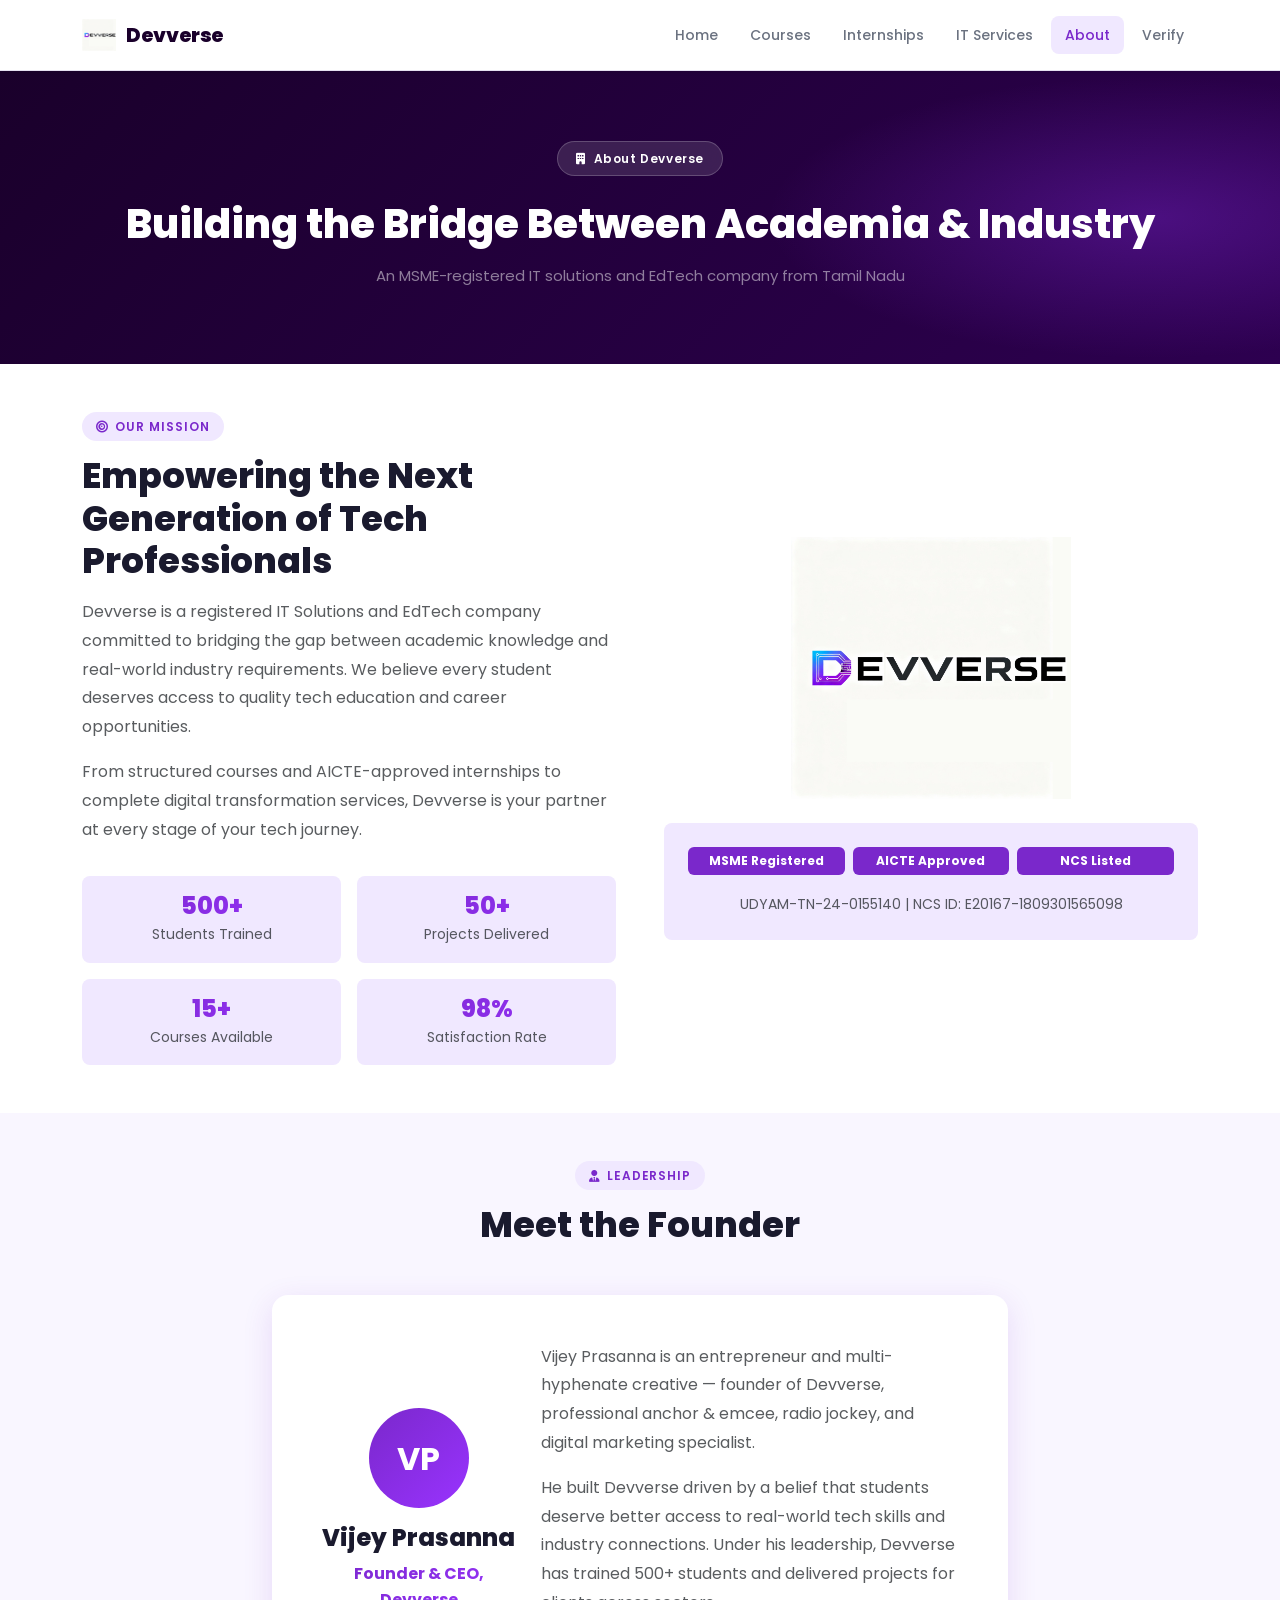
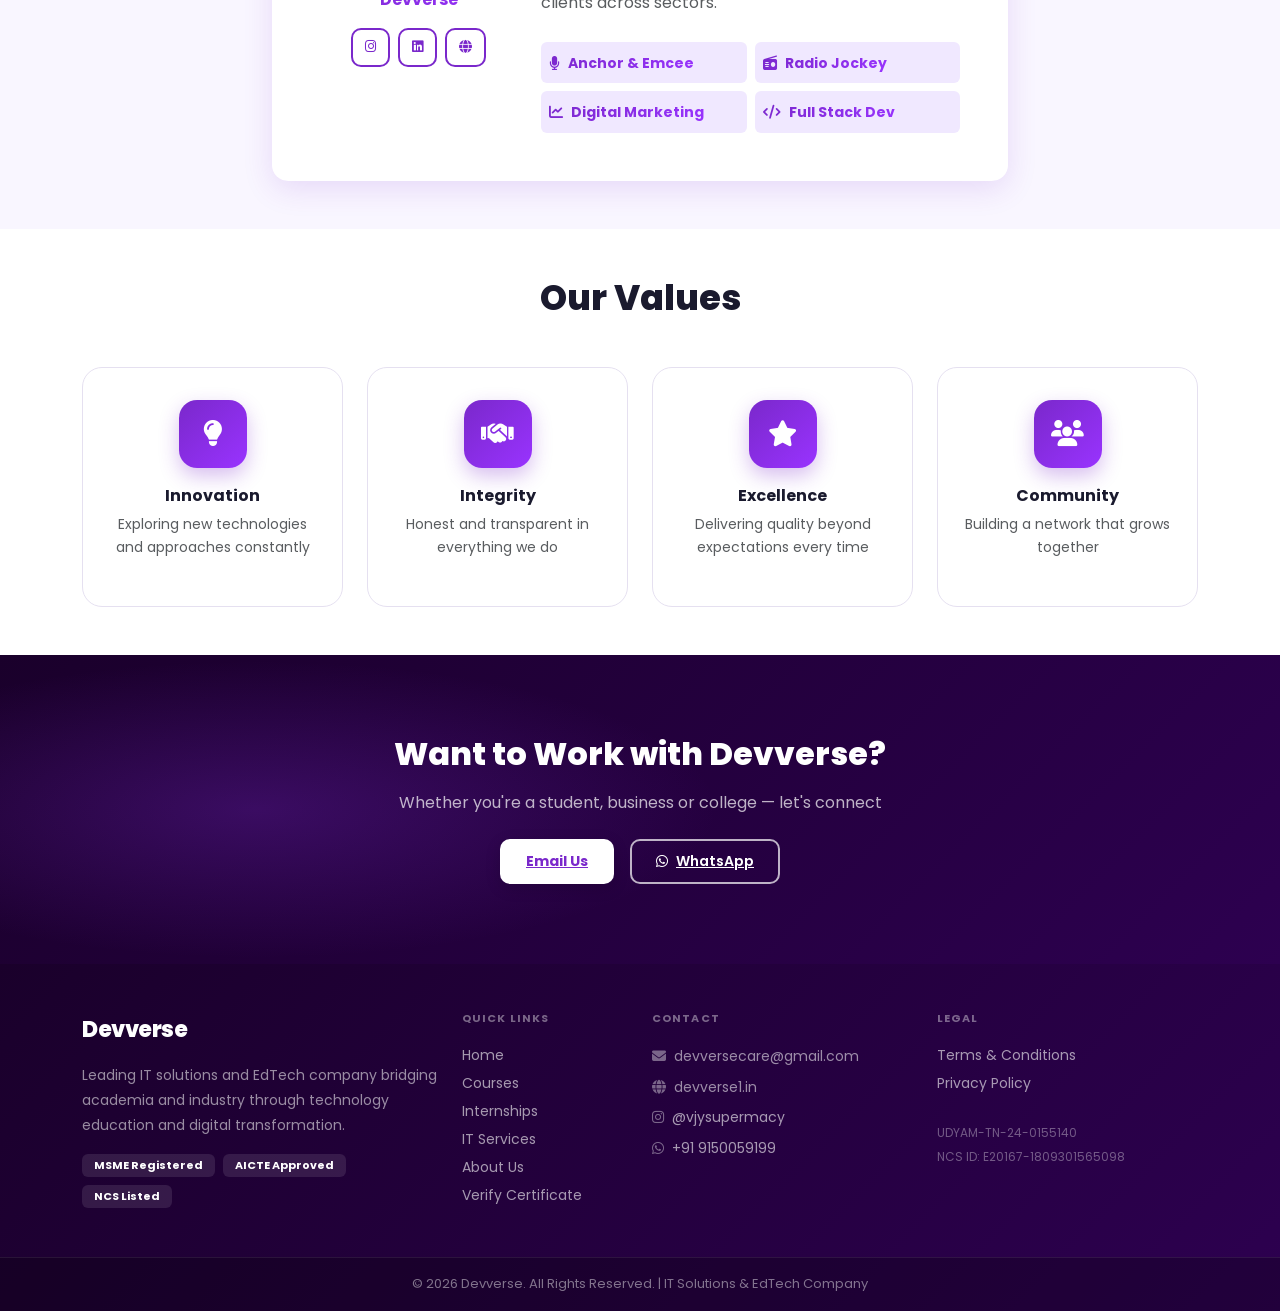
==== about.html @ 89e8da4c "added" ====
<!DOCTYPE html>
<html lang="en">
<head>
  <link rel="canonical" href="https://devverse1.in/about">
  <meta charset="UTF-8"><meta name="viewport" content="width=device-width, initial-scale=1.0">
  <title>About Us — Devverse</title>
  <link rel="icon" type="image/png" href="assets/favicon.png">
  <link href="https://cdn.jsdelivr.net/npm/bootstrap@5.3.3/dist/css/bootstrap.min.css" rel="stylesheet">
  <link rel="stylesheet" href="https://cdnjs.cloudflare.com/ajax/libs/font-awesome/6.5.2/css/all.min.css"/>
  <link href="https://unpkg.com/aos@2.3.1/dist/aos.css" rel="stylesheet">
  <link rel="stylesheet" href="css/style.css">
</head>
<body>
<div id="navbar-placeholder"></div>

<header class="page-header">
  <div class="container text-center position-relative">
    <div class="hero-badge" data-aos="fade-up"><i class="fas fa-building"></i> About Devverse</div>
    <h1 class="fw-800 mb-3" style="font-weight:800" data-aos="fade-up" data-aos-delay="80">Building the Bridge Between Academia &amp; Industry</h1>
    <p data-aos="fade-up" data-aos-delay="160" style="opacity:0.7;font-size:15px">An MSME-registered IT solutions and EdTech company from Tamil Nadu</p>
  </div>
</header>

<!-- Mission -->
<section class="py-5">
  <div class="container">
    <div class="row align-items-center g-5">
      <div class="col-lg-6" data-aos="fade-right">
        <div class="section-label"><i class="fas fa-bullseye"></i> Our Mission</div>
        <h2 class="section-title">Empowering the Next Generation of Tech Professionals</h2>
        <p class="text-muted mt-3" style="line-height:1.8">Devverse is a registered IT Solutions and EdTech company committed to bridging the gap between academic knowledge and real-world industry requirements. We believe every student deserves access to quality tech education and career opportunities.</p>
        <p class="text-muted" style="line-height:1.8">From structured courses and AICTE-approved internships to complete digital transformation services, Devverse is your partner at every stage of your tech journey.</p>
        <div class="row g-3 mt-2">
          <div class="col-6"><div class="p-3 rounded-3 text-center" style="background:var(--purple-light)"><h4 class="text-gradient fw-800 mb-0" style="font-weight:800">500+</h4><small class="text-muted">Students Trained</small></div></div>
          <div class="col-6"><div class="p-3 rounded-3 text-center" style="background:var(--purple-light)"><h4 class="text-gradient fw-800 mb-0" style="font-weight:800">50+</h4><small class="text-muted">Projects Delivered</small></div></div>
          <div class="col-6"><div class="p-3 rounded-3 text-center" style="background:var(--purple-light)"><h4 class="text-gradient fw-800 mb-0" style="font-weight:800">15+</h4><small class="text-muted">Courses Available</small></div></div>
          <div class="col-6"><div class="p-3 rounded-3 text-center" style="background:var(--purple-light)"><h4 class="text-gradient fw-800 mb-0" style="font-weight:800">98%</h4><small class="text-muted">Satisfaction Rate</small></div></div>
        </div>
      </div>
      <div class="col-lg-6" data-aos="fade-left">
        <img src="assets/logo.png" alt="Devverse" class="img-fluid d-block mx-auto mb-4" style="max-width:280px">
        <div class="p-4 rounded-3" style="background:var(--purple-light)">
          <div class="row g-2 text-center mb-3">
            <div class="col-4"><span class="badge w-100 py-2" style="background:var(--purple);color:white">MSME Registered</span></div>
            <div class="col-4"><span class="badge w-100 py-2" style="background:var(--purple);color:white">AICTE Approved</span></div>
            <div class="col-4"><span class="badge w-100 py-2" style="background:var(--purple);color:white">NCS Listed</span></div>
          </div>
          <div class="text-center">
            <small class="text-muted">UDYAM-TN-24-0155140 | NCS ID: E20167-1809301565098</small>
          </div>
        </div>
      </div>
    </div>
  </div>
</section>

<!-- Founder — no college/personal details -->
<section class="py-5" style="background:var(--purple-pale)">
  <div class="container">
    <div class="text-center mb-5"><div class="section-label"><i class="fas fa-user-tie"></i> Leadership</div><h2 class="section-title">Meet the Founder</h2></div>
    <div class="row justify-content-center">
      <div class="col-lg-8">
        <div class="p-5 rounded-4 bg-white" style="box-shadow:var(--shadow-md)">
          <div class="row align-items-center g-4">
            <div class="col-md-4 text-center">
              <div style="width:100px;height:100px;border-radius:50%;background:var(--grad);display:flex;align-items:center;justify-content:center;font-family:Poppins,sans-serif;font-weight:700;font-size:32px;color:white;margin:0 auto 16px">VP</div>
              <h4 style="font-weight:800">Vijey Prasanna</h4>
              <p class="text-gradient fw-700 mb-3" style="font-weight:700">Founder &amp; CEO, Devverse</p>
              <div class="d-flex gap-2 justify-content-center">
                <a href="https://instagram.com/vjysupermacy" target="_blank" class="btn-outline-purple" style="padding:7px 12px;font-size:13px"><i class="fab fa-instagram"></i></a>
                <a href="https://www.linkedin.com/in/vijey-prasanna-618b62305/" target="_blank" class="btn-outline-purple" style="padding:7px 12px;font-size:13px"><i class="fab fa-linkedin"></i></a>
                <a href="https://vijeypf.netlify.app" target="_blank" class="btn-outline-purple" style="padding:7px 12px;font-size:13px"><i class="fas fa-globe"></i></a>
              </div>
            </div>
            <div class="col-md-8">
              <p class="text-muted mb-3" style="line-height:1.8">Vijey Prasanna is an entrepreneur and multi-hyphenate creative — founder of Devverse, professional anchor &amp; emcee, radio jockey, and digital marketing specialist.</p>
              <p class="text-muted" style="line-height:1.8">He built Devverse driven by a belief that students deserve better access to real-world tech skills and industry connections. Under his leadership, Devverse has trained 500+ students and delivered projects for clients across sectors.</p>
              <div class="row g-2 mt-3">
                <div class="col-6"><div class="p-2 rounded-2" style="background:var(--purple-light)"><small class="fw-700 text-gradient" style="font-weight:700"><i class="fas fa-microphone me-2"></i>Anchor &amp; Emcee</small></div></div>
                <div class="col-6"><div class="p-2 rounded-2" style="background:var(--purple-light)"><small class="fw-700 text-gradient" style="font-weight:700"><i class="fas fa-radio me-2"></i>Radio Jockey</small></div></div>
                <div class="col-6"><div class="p-2 rounded-2" style="background:var(--purple-light)"><small class="fw-700 text-gradient" style="font-weight:700"><i class="fas fa-chart-line me-2"></i>Digital Marketing</small></div></div>
                <div class="col-6"><div class="p-2 rounded-2" style="background:var(--purple-light)"><small class="fw-700 text-gradient" style="font-weight:700"><i class="fas fa-code me-2"></i>Full Stack Dev</small></div></div>
              </div>
            </div>
          </div>
        </div>
      </div>
    </div>
  </div>
</section>

<!-- Values -->
<section class="py-5">
  <div class="container">
    <div class="text-center mb-5"><h2 class="section-title">Our Values</h2></div>
    <div class="row g-4">
      <div class="col-lg-3 col-md-6" data-aos="fade-up" data-aos-delay="100"><div class="feature-card"><div class="icon-circle"><i class="fas fa-lightbulb"></i></div><h6 style="font-weight:700">Innovation</h6><p class="text-muted small">Exploring new technologies and approaches constantly</p></div></div>
      <div class="col-lg-3 col-md-6" data-aos="fade-up" data-aos-delay="200"><div class="feature-card"><div class="icon-circle"><i class="fas fa-handshake"></i></div><h6 style="font-weight:700">Integrity</h6><p class="text-muted small">Honest and transparent in everything we do</p></div></div>
      <div class="col-lg-3 col-md-6" data-aos="fade-up" data-aos-delay="300"><div class="feature-card"><div class="icon-circle"><i class="fas fa-star"></i></div><h6 style="font-weight:700">Excellence</h6><p class="text-muted small">Delivering quality beyond expectations every time</p></div></div>
      <div class="col-lg-3 col-md-6" data-aos="fade-up" data-aos-delay="400"><div class="feature-card"><div class="icon-circle"><i class="fas fa-users"></i></div><h6 style="font-weight:700">Community</h6><p class="text-muted small">Building a network that grows together</p></div></div>
    </div>
  </div>
</section>

<section class="cta-section text-white text-center">
  <div class="container position-relative">
    <h2 class="fw-800 mb-3" style="font-weight:800">Want to Work with Devverse?</h2>
    <p class="mb-4" style="opacity:0.7">Whether you're a student, business or college — let's connect</p>
    <div class="d-flex gap-3 justify-content-center flex-wrap">
      <a href="mailto:devversecare@gmail.com" class="btn-white">Email Us</a>
      <a href="https://wa.me/919150059199" target="_blank" class="btn-outline-white"><i class="fab fa-whatsapp me-2"></i>WhatsApp</a>
    </div>
  </div>
</section>

<div id="footer-placeholder"></div>
<script src="https://cdn.jsdelivr.net/npm/bootstrap@5.3.3/dist/js/bootstrap.bundle.min.js"></script>
<script src="https://unpkg.com/aos@2.3.1/dist/aos.js"></script>
<script type="module">
import { injectNav, injectFooter } from './js/shared.js';
injectNav('about'); injectFooter();
AOS.init({ duration: 700, once: true });
</script>
</body>
</html>
---- css/style.css ----
@import url('https://fonts.googleapis.com/css2?family=Poppins:wght@300;400;500;600;700;800&display=swap');

:root {
  --purple:       #7A28CB;
  --purple-dark:  #1a002b;
  --purple-deep:  #2d0050;
  --purple-mid:   #9933FF;
  --purple-light: #f0e8ff;
  --purple-pale:  #F9F6FF;
  --white:        #ffffff;
  --text:         #1a1a2e;
  --text-muted:   #6b7280;
  --border:       #e5e0f0;
  --grad:         linear-gradient(135deg, #7A28CB 0%, #9933FF 100%);
  --grad-dark:    linear-gradient(135deg, #1a002b 0%, #2d0050 100%);
  --shadow-sm:    0 2px 8px rgba(122,40,203,0.08);
  --shadow-md:    0 8px 30px rgba(122,40,203,0.14);
  --shadow-lg:    0 20px 60px rgba(122,40,203,0.18);
  --radius:       14px;
  --radius-lg:    20px;
}

*, *::before, *::after { box-sizing: border-box; margin: 0; padding: 0; }

body {
  font-family: 'Poppins', sans-serif;
  background: var(--white);
  color: var(--text);
  line-height: 1.6;
  -webkit-font-smoothing: antialiased;
}

/* ── SCROLLBAR ── */
::-webkit-scrollbar { width: 5px; }
::-webkit-scrollbar-track { background: var(--purple-pale); }
::-webkit-scrollbar-thumb { background: var(--purple); border-radius: 4px; }

/* ── TYPOGRAPHY ── */
.text-gradient {
  background: var(--grad);
  -webkit-background-clip: text;
  -webkit-text-fill-color: transparent;
  background-clip: text;
}
.section-label {
  display: inline-flex; align-items: center; gap: 6px;
  background: var(--purple-light);
  color: var(--purple);
  font-size: 12px; font-weight: 600;
  letter-spacing: 0.08em; text-transform: uppercase;
  padding: 5px 14px; border-radius: 20px;
  margin-bottom: 14px;
}
.section-title { font-size: clamp(1.6rem, 3vw, 2.2rem); font-weight: 800; color: var(--text); margin-bottom: 10px; }
.section-sub { color: var(--text-muted); font-size: 15px; max-width: 560px; margin: 0 auto; }

/* ── NAVBAR ── */
.navbar {
  background: var(--white) !important;
  border-bottom: 1px solid var(--border);
  padding: 14px 0;
}
.navbar-brand { display: flex; align-items: center; gap: 10px; text-decoration: none; }
.navbar-brand img { height: 32px; width: auto; }
.navbar-brand .brand-text { font-weight: 800; font-size: 20px; color: var(--purple-dark); letter-spacing: -0.02em; }
.nav-link { color: var(--text-muted) !important; font-weight: 500; font-size: 14px; padding: 8px 14px !important; border-radius: 8px; transition: all 0.2s; }
.nav-link:hover, .nav-link.active { color: var(--purple) !important; background: var(--purple-light); }
.navbar-toggler { border: 1.5px solid var(--border); }

/* ── BUTTONS ── */
.btn-purple {
  background: var(--grad); color: white; border: none;
  border-radius: 10px; padding: 11px 26px;
  font-family: 'Poppins', sans-serif; font-weight: 600; font-size: 14px;
  cursor: pointer; transition: all 0.25s;
  box-shadow: 0 4px 15px rgba(122,40,203,0.3);
}
.btn-purple:hover { transform: translateY(-2px); box-shadow: 0 8px 25px rgba(122,40,203,0.4); color: white; }
.btn-purple:disabled { opacity: 0.6; cursor: not-allowed; transform: none; }

.btn-outline-purple {
  background: transparent; color: var(--purple);
  border: 2px solid var(--purple); border-radius: 10px;
  padding: 9px 24px; font-weight: 600; font-size: 14px;
  font-family: 'Poppins', sans-serif; cursor: pointer; transition: all 0.25s;
}
.btn-outline-purple:hover { background: var(--purple); color: white; }

.btn-white {
  background: white; color: var(--purple);
  border: none; border-radius: 10px;
  padding: 11px 26px; font-weight: 700; font-size: 14px;
  font-family: 'Poppins', sans-serif; cursor: pointer; transition: all 0.25s;
  box-shadow: 0 4px 15px rgba(0,0,0,0.15);
}
.btn-white:hover { transform: translateY(-2px); box-shadow: 0 8px 25px rgba(0,0,0,0.2); color: var(--purple); }

.btn-outline-white {
  background: transparent; color: white;
  border: 2px solid rgba(255,255,255,0.7); border-radius: 10px;
  padding: 9px 24px; font-weight: 600; font-size: 14px;
  font-family: 'Poppins', sans-serif; cursor: pointer; transition: all 0.25s;
}
.btn-outline-white:hover { background: white; color: var(--purple); border-color: white; }

/* Legacy alias */
.btn-primary-gradient { @extend .btn-purple; }

/* ── HERO ── */
.hero-section {
  background: var(--grad-dark);
  padding: 100px 0 90px;
  position: relative; overflow: hidden;
}
.hero-section::before {
  content: '';
  position: absolute; inset: 0;
  background:
    radial-gradient(ellipse 60% 50% at 80% 20%, rgba(153,51,255,0.25) 0%, transparent 60%),
    radial-gradient(ellipse 40% 60% at 10% 80%, rgba(122,40,203,0.2) 0%, transparent 60%);
  pointer-events: none;
}
.hero-badge {
  display: inline-flex; align-items: center; gap: 8px;
  background: rgba(255,255,255,0.12);
  backdrop-filter: blur(10px);
  border: 1px solid rgba(255,255,255,0.2);
  color: white; border-radius: 30px;
  padding: 7px 18px; font-size: 12px; font-weight: 600;
  letter-spacing: 0.05em; margin-bottom: 24px;
}

/* ── PAGE HEADER ── */
.page-header {
  background: var(--grad-dark);
  padding: 70px 0 60px;
  position: relative; overflow: hidden;
}
.page-header::before {
  content: '';
  position: absolute; inset: 0;
  background: radial-gradient(ellipse 50% 80% at 90% 50%, rgba(153,51,255,0.3) 0%, transparent 60%);
  pointer-events: none;
}
.page-header h1 { color: white; }
.page-header p { color: rgba(255,255,255,0.7); }
.page-header .badge { background: rgba(255,255,255,0.15) !important; color: white; border: 1px solid rgba(255,255,255,0.2); }

/* ── CARDS ── */
.card-base {
  background: white;
  border: 1px solid var(--border);
  border-radius: var(--radius-lg);
  transition: all 0.3s ease;
  overflow: hidden;
}
.card-base:hover {
  border-color: rgba(122,40,203,0.25);
  box-shadow: var(--shadow-md);
  transform: translateY(-4px);
}

/* Service Cards */
.service-card {
  background: white; border-radius: var(--radius-lg);
  border: 1px solid var(--border); padding: 32px 24px;
  text-align: center; transition: all 0.3s;
  height: 100%;
}
.service-card:hover { border-color: rgba(122,40,203,0.3); box-shadow: var(--shadow-md); transform: translateY(-6px); }
.service-icon {
  width: 68px; height: 68px; border-radius: 18px;
  background: var(--grad); color: white;
  display: flex; align-items: center; justify-content: center;
  font-size: 26px; margin: 0 auto 18px;
  box-shadow: 0 8px 20px rgba(122,40,203,0.3);
}

/* Course Cards */
.course-card {
  background: white; border-radius: var(--radius-lg);
  border: 1px solid var(--border);
  overflow: hidden; transition: all 0.3s; height: 100%;
}
.course-card:hover { border-color: rgba(122,40,203,0.3); box-shadow: var(--shadow-md); transform: translateY(-6px); }
.course-card-img {
  height: 160px;
  display: flex; align-items: center; justify-content: center;
  position: relative;
}
.course-card-img i { font-size: 3rem; color: white; filter: drop-shadow(0 4px 8px rgba(0,0,0,0.2)); }

/* Feature / Info Cards */
.feature-card, .info-card {
  background: white; border-radius: var(--radius-lg);
  border: 1px solid var(--border); padding: 32px 24px;
  text-align: center; transition: all 0.3s; height: 100%;
}
.feature-card:hover, .info-card:hover { border-color: rgba(122,40,203,0.3); box-shadow: var(--shadow-md); transform: translateY(-4px); }
.icon-circle {
  width: 68px; height: 68px; border-radius: 18px;
  background: var(--grad); color: white;
  display: flex; align-items: center; justify-content: center;
  font-size: 26px; margin: 0 auto 18px;
  box-shadow: 0 8px 20px rgba(122,40,203,0.3);
}

/* IT Service Cards */
.it-service-card {
  background: white; border-radius: var(--radius-lg);
  border: 1px solid var(--border); padding: 28px;
  transition: all 0.3s; height: 100%; position: relative;
}
.it-service-card:hover { border-color: rgba(122,40,203,0.3); box-shadow: var(--shadow-md); transform: translateY(-4px); }
.it-service-card .service-badge {
  position: absolute; top: 16px; right: 16px;
  background: var(--grad); color: white;
  font-size: 10px; font-weight: 700; letter-spacing: 0.06em;
  padding: 3px 10px; border-radius: 20px; text-transform: uppercase;
}
.it-service-card .icon-wrap {
  width: 56px; height: 56px; border-radius: 14px;
  background: var(--purple-light);
  display: flex; align-items: center; justify-content: center;
  font-size: 24px; color: var(--purple); margin-bottom: 16px;
}
.tag {
  display: inline-block;
  background: var(--purple-light); color: var(--purple);
  font-size: 11px; font-weight: 600;
  padding: 3px 10px; border-radius: 20px; margin: 2px;
}

/* Testimonial Cards */
.testimonial-card {
  background: white; border-radius: var(--radius-lg);
  border: 1px solid var(--border); padding: 28px;
  transition: all 0.3s; height: 100%;
}
.testimonial-card:hover { border-color: rgba(122,40,203,0.3); box-shadow: var(--shadow-md); transform: translateY(-4px); }
.testimonial-avatar {
  width: 48px; height: 48px; border-radius: 50%;
  background: var(--grad); color: white;
  display: flex; align-items: center; justify-content: center;
  font-weight: 700; font-size: 15px; flex-shrink: 0;
}
.stars { color: #f59e0b; font-size: 13px; }

/* ── STATS ── */
.stats-section { background: var(--grad-dark); padding: 64px 0; }
.stat-item h2 { font-size: clamp(2.2rem, 4vw, 3rem); font-weight: 800; color: white; line-height: 1; margin-bottom: 6px; }
.stat-item p { color: rgba(255,255,255,0.65); font-size: 14px; margin: 0; }

/* ── SEARCH ── */
.search-wrap {
  display: flex; align-items: center; gap: 10px;
  background: white; border: 1.5px solid var(--border);
  border-radius: 12px; padding: 4px 16px;
  transition: border-color 0.2s;
}
.search-wrap:focus-within { border-color: var(--purple); box-shadow: 0 0 0 3px rgba(122,40,203,0.08); }
.search-wrap input { border: none; outline: none; font-family: 'Poppins', sans-serif; font-size: 14px; padding: 10px 0; flex: 1; background: transparent; }
.search-wrap i { color: var(--text-muted); }

/* Filter Buttons */
.filter-btn {
  border: 1.5px solid var(--border); background: white;
  color: var(--text-muted); border-radius: 10px;
  padding: 7px 18px; font-size: 13px; font-weight: 500;
  cursor: pointer; font-family: 'Poppins', sans-serif;
  transition: all 0.2s;
}
.filter-btn:hover { border-color: var(--purple); color: var(--purple); }
.filter-btn.active { background: var(--grad); color: white; border-color: transparent; box-shadow: 0 4px 12px rgba(122,40,203,0.25); }

/* ── FORMS ── */
.form-field {
  width: 100%; padding: 12px 16px;
  border: 1.5px solid var(--border); border-radius: 10px;
  font-family: 'Poppins', sans-serif; font-size: 14px;
  outline: none; transition: border-color 0.2s, box-shadow 0.2s;
  background: white; color: var(--text);
}
.form-field:focus { border-color: var(--purple); box-shadow: 0 0 0 3px rgba(122,40,203,0.08); }
.form-field::placeholder { color: #b0aab8; }
select.form-field { cursor: pointer; }
textarea.form-field { resize: vertical; min-height: 90px; }
.form-label { font-size: 13px; font-weight: 600; color: var(--text); margin-bottom: 6px; display: block; }
.required { color: #e11d48; }

/* ── APPLICATION MODAL ── */
.app-modal-overlay {
  position: fixed; inset: 0;
  background: rgba(26,0,43,0.7);
  backdrop-filter: blur(6px);
  z-index: 9999;
  display: flex; align-items: center; justify-content: center;
  opacity: 0; pointer-events: none; transition: opacity 0.25s;
}
.app-modal-overlay.active { opacity: 1; pointer-events: all; }
.app-modal {
  background: white; border-radius: var(--radius-lg);
  width: min(580px, calc(100vw - 24px));
  max-height: 90vh; overflow-y: auto;
  padding: 36px;
  box-shadow: 0 30px 80px rgba(0,0,0,0.3);
  transform: translateY(20px); transition: transform 0.3s;
}
.app-modal-overlay.active .app-modal { transform: translateY(0); }
.modal-header-bar { display: flex; justify-content: space-between; align-items: flex-start; margin-bottom: 24px; }
.modal-close {
  width: 36px; height: 36px; border-radius: 50%;
  background: var(--purple-light); border: none;
  color: var(--purple); cursor: pointer; font-size: 16px;
  display: flex; align-items: center; justify-content: center;
  flex-shrink: 0; transition: all 0.2s;
}
.modal-close:hover { background: var(--purple); color: white; }
.modal-title { font-size: 20px; font-weight: 800; color: var(--text); }
.modal-sub { font-size: 13px; color: var(--text-muted); margin-top: 4px; }
.modal-success { text-align: center; padding: 20px 0; display: none; }
.modal-success .success-icon { font-size: 60px; margin-bottom: 16px; }

/* ── VERIFY ── */
.verify-hero { background: var(--grad-dark); padding: 70px 0 100px; position: relative; overflow: hidden; }
.verify-hero::before { content: ''; position: absolute; inset: 0; background: radial-gradient(ellipse 50% 80% at 90% 30%, rgba(153,51,255,0.3) 0%, transparent 60%); pointer-events: none; }
.verify-card {
  max-width: 560px; margin: -60px auto 0;
  background: white; border-radius: var(--radius-lg);
  padding: 40px; box-shadow: 0 20px 60px rgba(122,40,203,0.15);
  border: 1px solid var(--border); position: relative; z-index: 2;
}
.result-card { border-radius: var(--radius); padding: 28px; margin-top: 24px; }
.result-card.success { background: linear-gradient(135deg, #f0fff8, #f0e8ff); border: 2px solid #22c55e; }
.result-card.error { background: #fff5f5; border: 2px solid #ef4444; }
.result-icon { font-size: 52px; margin-bottom: 12px; }
.detail-row { display: flex; justify-content: space-between; padding: 11px 0; border-bottom: 1px solid var(--border); flex-wrap: wrap; gap: 6px; }
.detail-row:last-child { border-bottom: none; }
.detail-label { font-weight: 600; color: var(--text-muted); font-size: 13px; }
.detail-value { font-size: 13px; color: var(--text); text-align: right; font-weight: 500; }
.verify-badge { display: inline-flex; align-items: center; gap: 6px; background: var(--grad); color: white; padding: 5px 14px; border-radius: 20px; font-size: 12px; font-weight: 600; margin: 10px auto; }
.share-buttons { display: flex; gap: 8px; flex-wrap: wrap; justify-content: center; margin-top: 16px; }
.share-btn { display: inline-flex; align-items: center; gap: 6px; padding: 8px 16px; border-radius: 8px; font-size: 12px; font-weight: 600; border: none; cursor: pointer; transition: all 0.2s; font-family: 'Poppins', sans-serif; }
.share-btn.linkedin { background: #0077b5; color: white; }
.share-btn.twitter { background: #1da1f2; color: white; }
.share-btn.copy { background: #6b7280; color: white; }
.share-btn:hover { opacity: 0.85; transform: translateY(-1px); }

/* ── CERTIFICATE FRAME ── */
.certificate-frame { border-radius: var(--radius); overflow: hidden; box-shadow: var(--shadow-md); background: white; padding: 14px; transition: all 0.3s; }
.certificate-frame:hover { box-shadow: var(--shadow-lg); transform: translateY(-4px); }
.certificate-img { width: 100%; height: auto; border-radius: 8px; display: block; }

/* ── CTA SECTION ── */
.cta-section { background: var(--grad-dark); padding: 80px 0; position: relative; overflow: hidden; }
.cta-section::before { content: ''; position: absolute; inset: 0; background: radial-gradient(ellipse 60% 80% at 20% 50%, rgba(122,40,203,0.3) 0%, transparent 60%); pointer-events: none; }

/* ── FOOTER ── */
.footer-section { background: var(--grad-dark); }
.footer-link { color: rgba(255,255,255,0.6); text-decoration: none; font-size: 14px; line-height: 2; display: block; transition: all 0.2s; }
.footer-link:hover { color: white; padding-left: 4px; }
.footer-bottom { background: rgba(0,0,0,0.25); border-top: 1px solid rgba(255,255,255,0.08); }
.footer-logo { font-weight: 800; font-size: 22px; color: white; letter-spacing: -0.02em; }

/* ── ADMIN ── */
.admin-login-wrap { min-height: 100vh; display: flex; align-items: center; justify-content: center; background: var(--grad-dark); }
.admin-login-card { background: white; border-radius: var(--radius-lg); padding: 48px 40px; width: 420px; box-shadow: 0 30px 80px rgba(0,0,0,0.35); }
.admin-sidebar {
  width: 240px; background: var(--grad-dark);
  min-height: 100vh; position: fixed; top: 0; left: 0; z-index: 100;
  border-right: 1px solid rgba(255,255,255,0.06);
}
.admin-sidebar .nav-link { color: rgba(255,255,255,0.65); padding: 11px 18px !important; border-radius: 10px; margin: 1px 8px; font-size: 13.5px; display: flex; align-items: center; gap: 10px; transition: all 0.2s; }
.admin-sidebar .nav-link:hover { background: rgba(255,255,255,0.08); color: white !important; }
.admin-sidebar .nav-link.active { background: rgba(255,255,255,0.12); color: white !important; }
.admin-sidebar .brand { padding: 22px 18px; border-bottom: 1px solid rgba(255,255,255,0.08); }
.admin-main { margin-left: 240px; padding: 30px 32px; min-height: 100vh; background: var(--purple-pale); }
.admin-card { background: white; border-radius: var(--radius); padding: 24px; box-shadow: var(--shadow-sm); margin-bottom: 20px; border: 1px solid var(--border); }
.admin-stat { background: white; border-radius: var(--radius); padding: 22px; border: 1px solid var(--border); border-top: 3px solid var(--purple); }
.input-admin { width: 100%; padding: 11px 14px; border: 1.5px solid var(--border); border-radius: 10px; font-family: 'Poppins', sans-serif; font-size: 14px; outline: none; transition: border-color 0.2s; color: var(--text); }
.input-admin:focus { border-color: var(--purple); box-shadow: 0 0 0 3px rgba(122,40,203,0.08); }
.form-label-admin { font-size: 12px; font-weight: 600; color: var(--text-muted); margin-bottom: 6px; display: block; text-transform: uppercase; letter-spacing: 0.05em; }
.table-admin { width: 100%; border-collapse: collapse; font-size: 14px; }
.table-admin th { background: var(--purple-pale); color: var(--text-muted); font-size: 11px; font-weight: 700; letter-spacing: 0.08em; text-transform: uppercase; padding: 12px 14px; text-align: left; border-bottom: 1px solid var(--border); }
.table-admin td { padding: 13px 14px; border-bottom: 1px solid var(--border); color: var(--text); vertical-align: middle; }
.table-admin tr:last-child td { border-bottom: none; }
.table-admin tr:hover td { background: var(--purple-pale); }
.badge-open { background: #fef3c7; color: #92400e; border-radius: 20px; padding: 3px 12px; font-size: 11px; font-weight: 600; }
.badge-progress { background: var(--purple-light); color: var(--purple); border-radius: 20px; padding: 3px 12px; font-size: 11px; font-weight: 600; }
.badge-done { background: #d1fae5; color: #065f46; border-radius: 20px; padding: 3px 12px; font-size: 11px; font-weight: 600; }

/* ── TOAST ── */
.toast-msg { position: fixed; bottom: 24px; right: 24px; background: var(--purple-dark); color: white; padding: 14px 22px; border-radius: 12px; font-size: 14px; z-index: 99999; opacity: 0; transition: opacity 0.3s; pointer-events: none; box-shadow: var(--shadow-lg); }
.toast-msg.show { opacity: 1; }

/* ── ANIMATIONS ── */
@keyframes fadeInUp { from { opacity: 0; transform: translateY(28px); } to { opacity: 1; transform: translateY(0); } }
.page-enter { animation: fadeInUp 0.5s ease; }

/* ── RESPONSIVE ── */
@media (max-width: 768px) {
  .hero-section { padding: 70px 0 60px; }
  .page-header { padding: 50px 0 40px; }
  .admin-sidebar { display: none; }
  .admin-main { margin-left: 0; padding: 16px; }
  .verify-card { margin: -30px 16px 0; padding: 24px; }
  .app-modal { padding: 24px; }
  .admin-login-card { width: calc(100vw - 32px); padding: 32px 24px; }
}
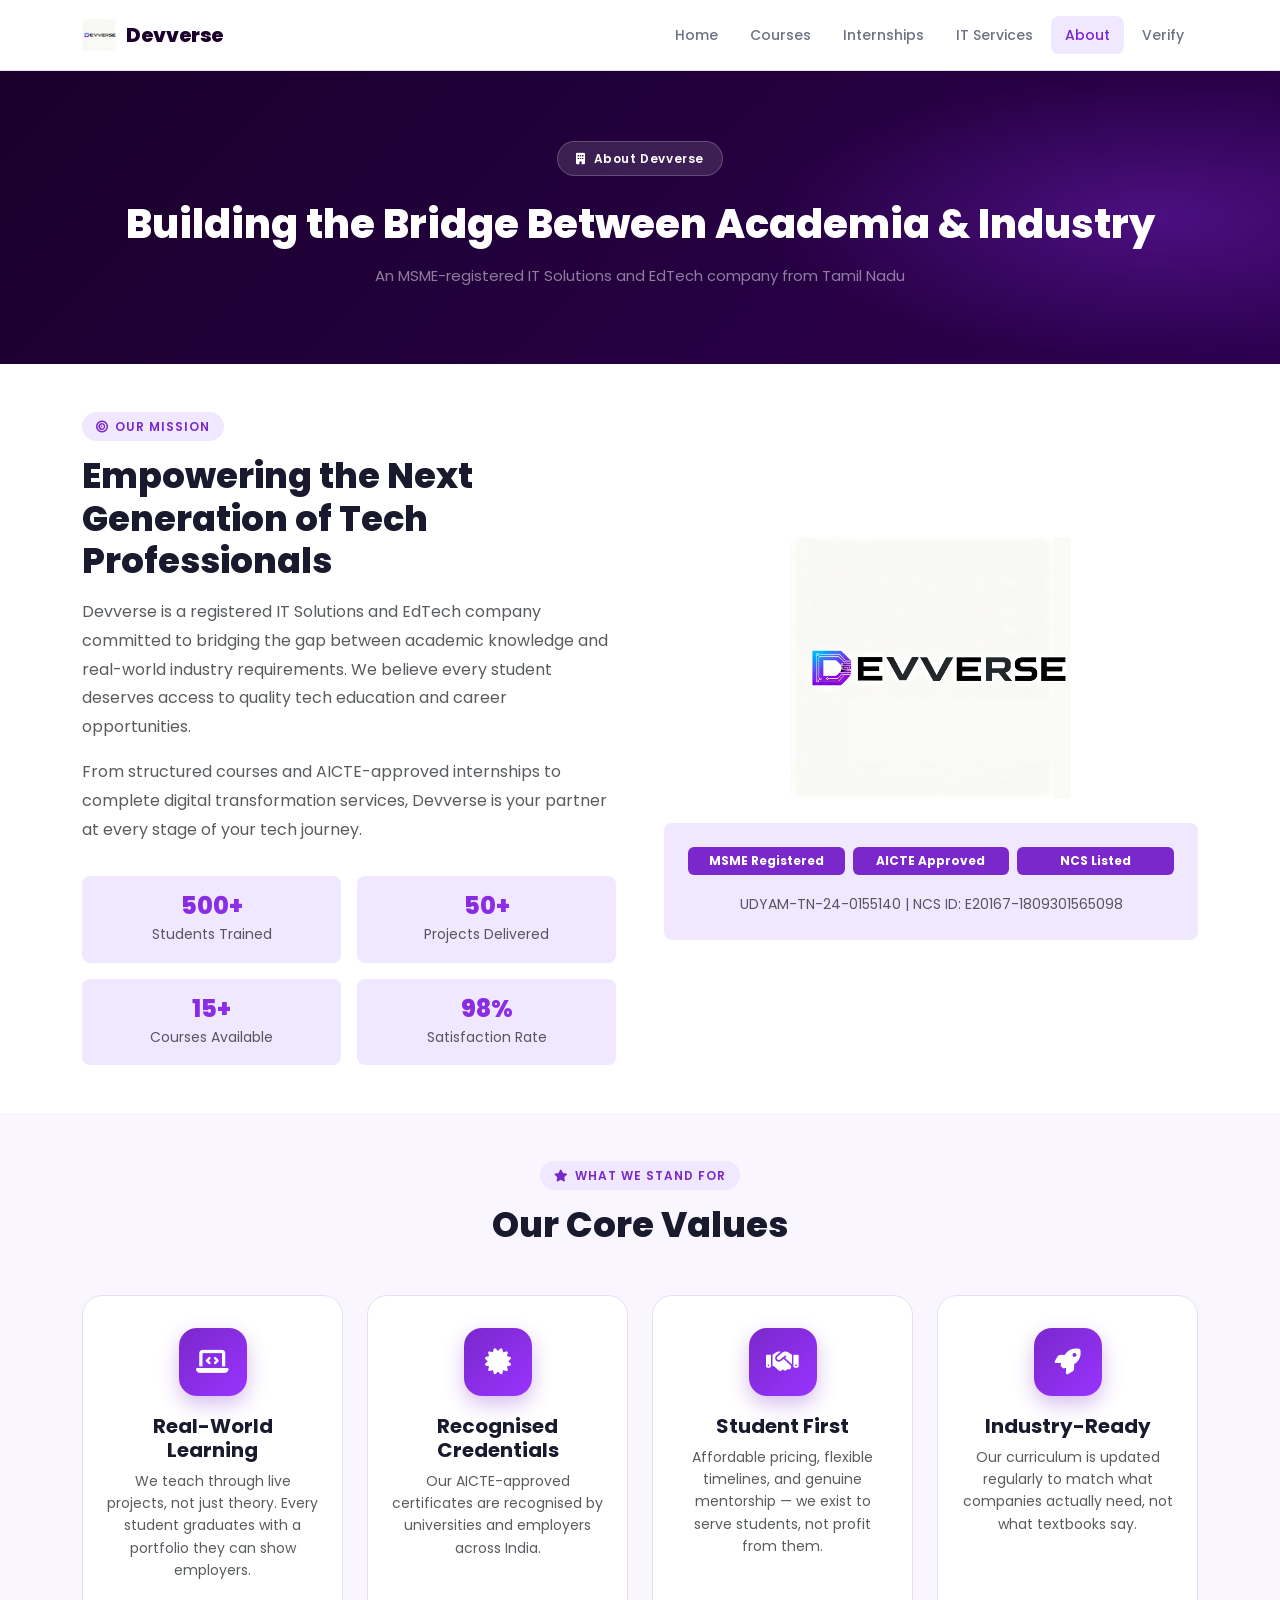
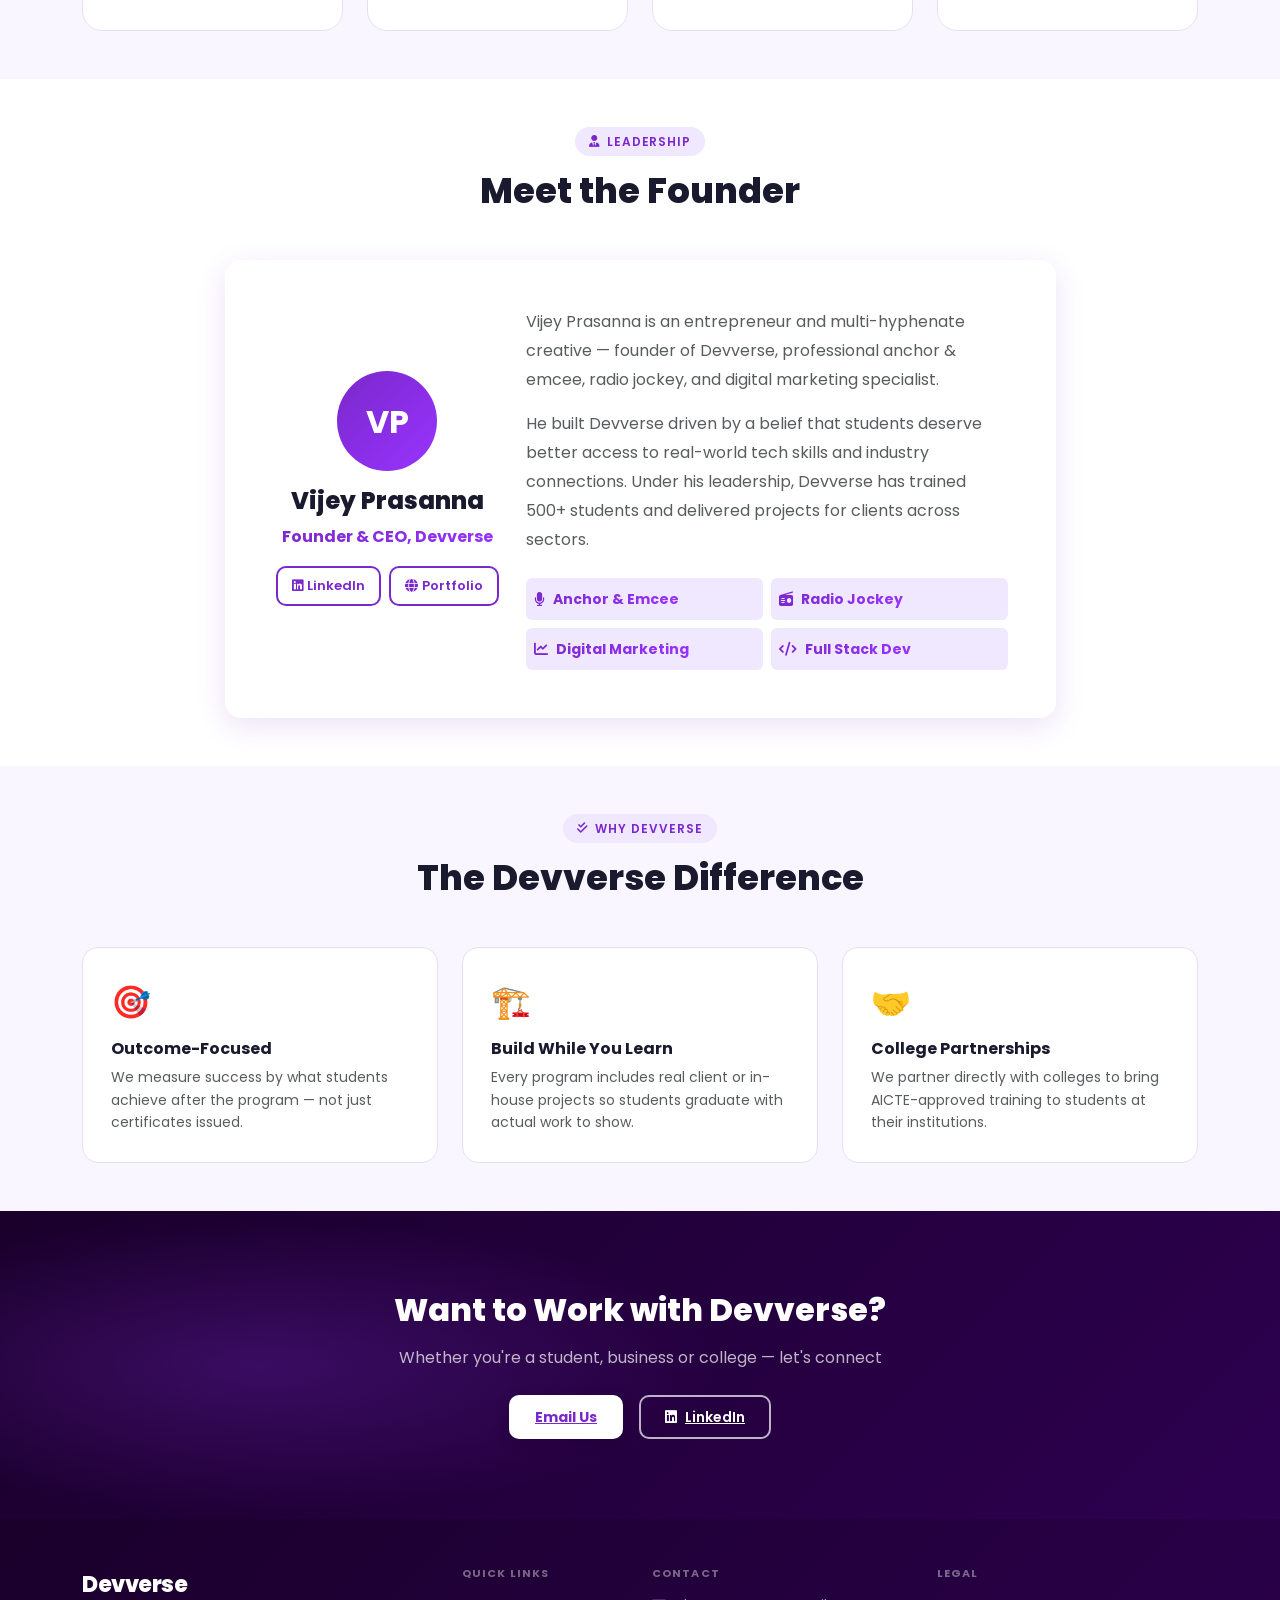
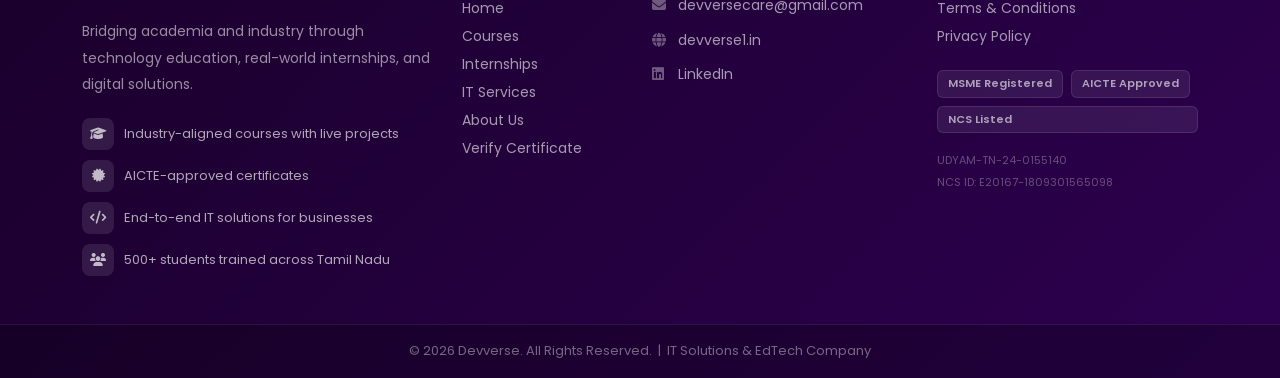
==== commit c14f0d72: "Update about.html" ====
--- a/about.html
+++ b/about.html
@@ -4,11 +4,13 @@
   <link rel="canonical" href="https://devverse1.in/about">
   <meta charset="UTF-8"><meta name="viewport" content="width=device-width, initial-scale=1.0">
   <title>About Us — Devverse</title>
+  <meta name="description" content="About Devverse — MSME registered IT solutions and EdTech company from Tamil Nadu.">
   <link rel="icon" type="image/png" href="assets/favicon.png">
   <link href="https://cdn.jsdelivr.net/npm/bootstrap@5.3.3/dist/css/bootstrap.min.css" rel="stylesheet">
   <link rel="stylesheet" href="https://cdnjs.cloudflare.com/ajax/libs/font-awesome/6.5.2/css/all.min.css"/>
   <link href="https://unpkg.com/aos@2.3.1/dist/aos.css" rel="stylesheet">
   <link rel="stylesheet" href="css/style.css">
+  <script src="js/env-config.js"></script>
 </head>
 <body>
 <div id="navbar-placeholder"></div>
@@ -17,7 +19,7 @@
   <div class="container text-center position-relative">
     <div class="hero-badge" data-aos="fade-up"><i class="fas fa-building"></i> About Devverse</div>
     <h1 class="fw-800 mb-3" style="font-weight:800" data-aos="fade-up" data-aos-delay="80">Building the Bridge Between Academia &amp; Industry</h1>
-    <p data-aos="fade-up" data-aos-delay="160" style="opacity:0.7;font-size:15px">An MSME-registered IT solutions and EdTech company from Tamil Nadu</p>
+    <p data-aos="fade-up" data-aos-delay="160" style="opacity:0.7;font-size:15px">An MSME-registered IT Solutions and EdTech company from Tamil Nadu</p>
   </div>
 </header>
 
@@ -54,28 +56,75 @@
   </div>
 </section>
 
-<!-- Founder — no college/personal details -->
+<!-- What We Stand For -->
 <section class="py-5" style="background:var(--purple-pale)">
   <div class="container">
-    <div class="text-center mb-5"><div class="section-label"><i class="fas fa-user-tie"></i> Leadership</div><h2 class="section-title">Meet the Founder</h2></div>
+    <div class="text-center mb-5" data-aos="fade-up">
+      <div class="section-label"><i class="fas fa-star"></i> What We Stand For</div>
+      <h2 class="section-title">Our Core Values</h2>
+    </div>
+    <div class="row g-4">
+      <div class="col-lg-3 col-md-6" data-aos="fade-up" data-aos-delay="100">
+        <div class="feature-card">
+          <div class="icon-circle"><i class="fas fa-laptop-code"></i></div>
+          <h5 style="font-weight:700">Real-World Learning</h5>
+          <p class="text-muted small">We teach through live projects, not just theory. Every student graduates with a portfolio they can show employers.</p>
+        </div>
+      </div>
+      <div class="col-lg-3 col-md-6" data-aos="fade-up" data-aos-delay="200">
+        <div class="feature-card">
+          <div class="icon-circle"><i class="fas fa-certificate"></i></div>
+          <h5 style="font-weight:700">Recognised Credentials</h5>
+          <p class="text-muted small">Our AICTE-approved certificates are recognised by universities and employers across India.</p>
+        </div>
+      </div>
+      <div class="col-lg-3 col-md-6" data-aos="fade-up" data-aos-delay="300">
+        <div class="feature-card">
+          <div class="icon-circle"><i class="fas fa-handshake"></i></div>
+          <h5 style="font-weight:700">Student First</h5>
+          <p class="text-muted small">Affordable pricing, flexible timelines, and genuine mentorship — we exist to serve students, not profit from them.</p>
+        </div>
+      </div>
+      <div class="col-lg-3 col-md-6" data-aos="fade-up" data-aos-delay="400">
+        <div class="feature-card">
+          <div class="icon-circle"><i class="fas fa-rocket"></i></div>
+          <h5 style="font-weight:700">Industry-Ready</h5>
+          <p class="text-muted small">Our curriculum is updated regularly to match what companies actually need, not what textbooks say.</p>
+        </div>
+      </div>
+    </div>
+  </div>
+</section>
+
+<!-- Founder — no phone, no Instagram -->
+<section class="py-5">
+  <div class="container">
+    <div class="text-center mb-5">
+      <div class="section-label"><i class="fas fa-user-tie"></i> Leadership</div>
+      <h2 class="section-title">Meet the Founder</h2>
+    </div>
     <div class="row justify-content-center">
-      <div class="col-lg-8">
+      <div class="col-lg-9">
         <div class="p-5 rounded-4 bg-white" style="box-shadow:var(--shadow-md)">
           <div class="row align-items-center g-4">
             <div class="col-md-4 text-center">
               <div style="width:100px;height:100px;border-radius:50%;background:var(--grad);display:flex;align-items:center;justify-content:center;font-family:Poppins,sans-serif;font-weight:700;font-size:32px;color:white;margin:0 auto 16px">VP</div>
               <h4 style="font-weight:800">Vijey Prasanna</h4>
               <p class="text-gradient fw-700 mb-3" style="font-weight:700">Founder &amp; CEO, Devverse</p>
+              <!-- LinkedIn + Portfolio only — no Instagram, no phone -->
               <div class="d-flex gap-2 justify-content-center">
-                <a href="https://instagram.com/vjysupermacy" target="_blank" class="btn-outline-purple" style="padding:7px 12px;font-size:13px"><i class="fab fa-instagram"></i></a>
-                <a href="https://www.linkedin.com/in/vijey-prasanna-618b62305/" target="_blank" class="btn-outline-purple" style="padding:7px 12px;font-size:13px"><i class="fab fa-linkedin"></i></a>
-                <a href="https://vijeypf.netlify.app" target="_blank" class="btn-outline-purple" style="padding:7px 12px;font-size:13px"><i class="fas fa-globe"></i></a>
+                <a href="https://www.linkedin.com/in/vijey-prasanna-618b62305/" target="_blank" class="btn-outline-purple" style="padding:8px 14px;font-size:13px;text-decoration:none">
+                  <i class="fab fa-linkedin me-1"></i>LinkedIn
+                </a>
+                <a href="https://vijeypf.netlify.app" target="_blank" class="btn-outline-purple" style="padding:8px 14px;font-size:13px;text-decoration:none">
+                  <i class="fas fa-globe me-1"></i>Portfolio
+                </a>
               </div>
             </div>
             <div class="col-md-8">
               <p class="text-muted mb-3" style="line-height:1.8">Vijey Prasanna is an entrepreneur and multi-hyphenate creative — founder of Devverse, professional anchor &amp; emcee, radio jockey, and digital marketing specialist.</p>
-              <p class="text-muted" style="line-height:1.8">He built Devverse driven by a belief that students deserve better access to real-world tech skills and industry connections. Under his leadership, Devverse has trained 500+ students and delivered projects for clients across sectors.</p>
-              <div class="row g-2 mt-3">
+              <p class="text-muted mb-4" style="line-height:1.8">He built Devverse driven by a belief that students deserve better access to real-world tech skills and industry connections. Under his leadership, Devverse has trained 500+ students and delivered projects for clients across sectors.</p>
+              <div class="row g-2">
                 <div class="col-6"><div class="p-2 rounded-2" style="background:var(--purple-light)"><small class="fw-700 text-gradient" style="font-weight:700"><i class="fas fa-microphone me-2"></i>Anchor &amp; Emcee</small></div></div>
                 <div class="col-6"><div class="p-2 rounded-2" style="background:var(--purple-light)"><small class="fw-700 text-gradient" style="font-weight:700"><i class="fas fa-radio me-2"></i>Radio Jockey</small></div></div>
                 <div class="col-6"><div class="p-2 rounded-2" style="background:var(--purple-light)"><small class="fw-700 text-gradient" style="font-weight:700"><i class="fas fa-chart-line me-2"></i>Digital Marketing</small></div></div>
@@ -89,15 +138,35 @@
   </div>
 </section>
 
-<!-- Values -->
-<section class="py-5">
+<!-- Why Devverse Value Prop -->
+<section class="py-5" style="background:var(--purple-pale)">
   <div class="container">
-    <div class="text-center mb-5"><h2 class="section-title">Our Values</h2></div>
-    <div class="row g-4">
-      <div class="col-lg-3 col-md-6" data-aos="fade-up" data-aos-delay="100"><div class="feature-card"><div class="icon-circle"><i class="fas fa-lightbulb"></i></div><h6 style="font-weight:700">Innovation</h6><p class="text-muted small">Exploring new technologies and approaches constantly</p></div></div>
-      <div class="col-lg-3 col-md-6" data-aos="fade-up" data-aos-delay="200"><div class="feature-card"><div class="icon-circle"><i class="fas fa-handshake"></i></div><h6 style="font-weight:700">Integrity</h6><p class="text-muted small">Honest and transparent in everything we do</p></div></div>
-      <div class="col-lg-3 col-md-6" data-aos="fade-up" data-aos-delay="300"><div class="feature-card"><div class="icon-circle"><i class="fas fa-star"></i></div><h6 style="font-weight:700">Excellence</h6><p class="text-muted small">Delivering quality beyond expectations every time</p></div></div>
-      <div class="col-lg-3 col-md-6" data-aos="fade-up" data-aos-delay="400"><div class="feature-card"><div class="icon-circle"><i class="fas fa-users"></i></div><h6 style="font-weight:700">Community</h6><p class="text-muted small">Building a network that grows together</p></div></div>
+    <div class="text-center mb-5" data-aos="fade-up">
+      <div class="section-label"><i class="fas fa-check-double"></i> Why Devverse</div>
+      <h2 class="section-title">The Devverse Difference</h2>
+    </div>
+    <div class="row g-4 justify-content-center">
+      <div class="col-lg-4 col-md-6" data-aos="fade-up" data-aos-delay="100">
+        <div style="background:white;border-radius:16px;padding:28px;border:1px solid var(--border);height:100%">
+          <div style="font-size:32px;margin-bottom:12px">🎯</div>
+          <h6 style="font-weight:700;margin-bottom:8px">Outcome-Focused</h6>
+          <p class="text-muted small mb-0">We measure success by what students achieve after the program — not just certificates issued.</p>
+        </div>
+      </div>
+      <div class="col-lg-4 col-md-6" data-aos="fade-up" data-aos-delay="200">
+        <div style="background:white;border-radius:16px;padding:28px;border:1px solid var(--border);height:100%">
+          <div style="font-size:32px;margin-bottom:12px">🏗️</div>
+          <h6 style="font-weight:700;margin-bottom:8px">Build While You Learn</h6>
+          <p class="text-muted small mb-0">Every program includes real client or in-house projects so students graduate with actual work to show.</p>
+        </div>
+      </div>
+      <div class="col-lg-4 col-md-6" data-aos="fade-up" data-aos-delay="300">
+        <div style="background:white;border-radius:16px;padding:28px;border:1px solid var(--border);height:100%">
+          <div style="font-size:32px;margin-bottom:12px">🤝</div>
+          <h6 style="font-weight:700;margin-bottom:8px">College Partnerships</h6>
+          <p class="text-muted small mb-0">We partner directly with colleges to bring AICTE-approved training to students at their institutions.</p>
+        </div>
+      </div>
     </div>
   </div>
 </section>
@@ -108,7 +177,7 @@
     <p class="mb-4" style="opacity:0.7">Whether you're a student, business or college — let's connect</p>
     <div class="d-flex gap-3 justify-content-center flex-wrap">
       <a href="mailto:devversecare@gmail.com" class="btn-white">Email Us</a>
-      <a href="https://wa.me/919150059199" target="_blank" class="btn-outline-white"><i class="fab fa-whatsapp me-2"></i>WhatsApp</a>
+      <a href="https://www.linkedin.com/company/deverse1/" target="_blank" class="btn-outline-white"><i class="fab fa-linkedin me-2"></i>LinkedIn</a>
     </div>
   </div>
 </section>
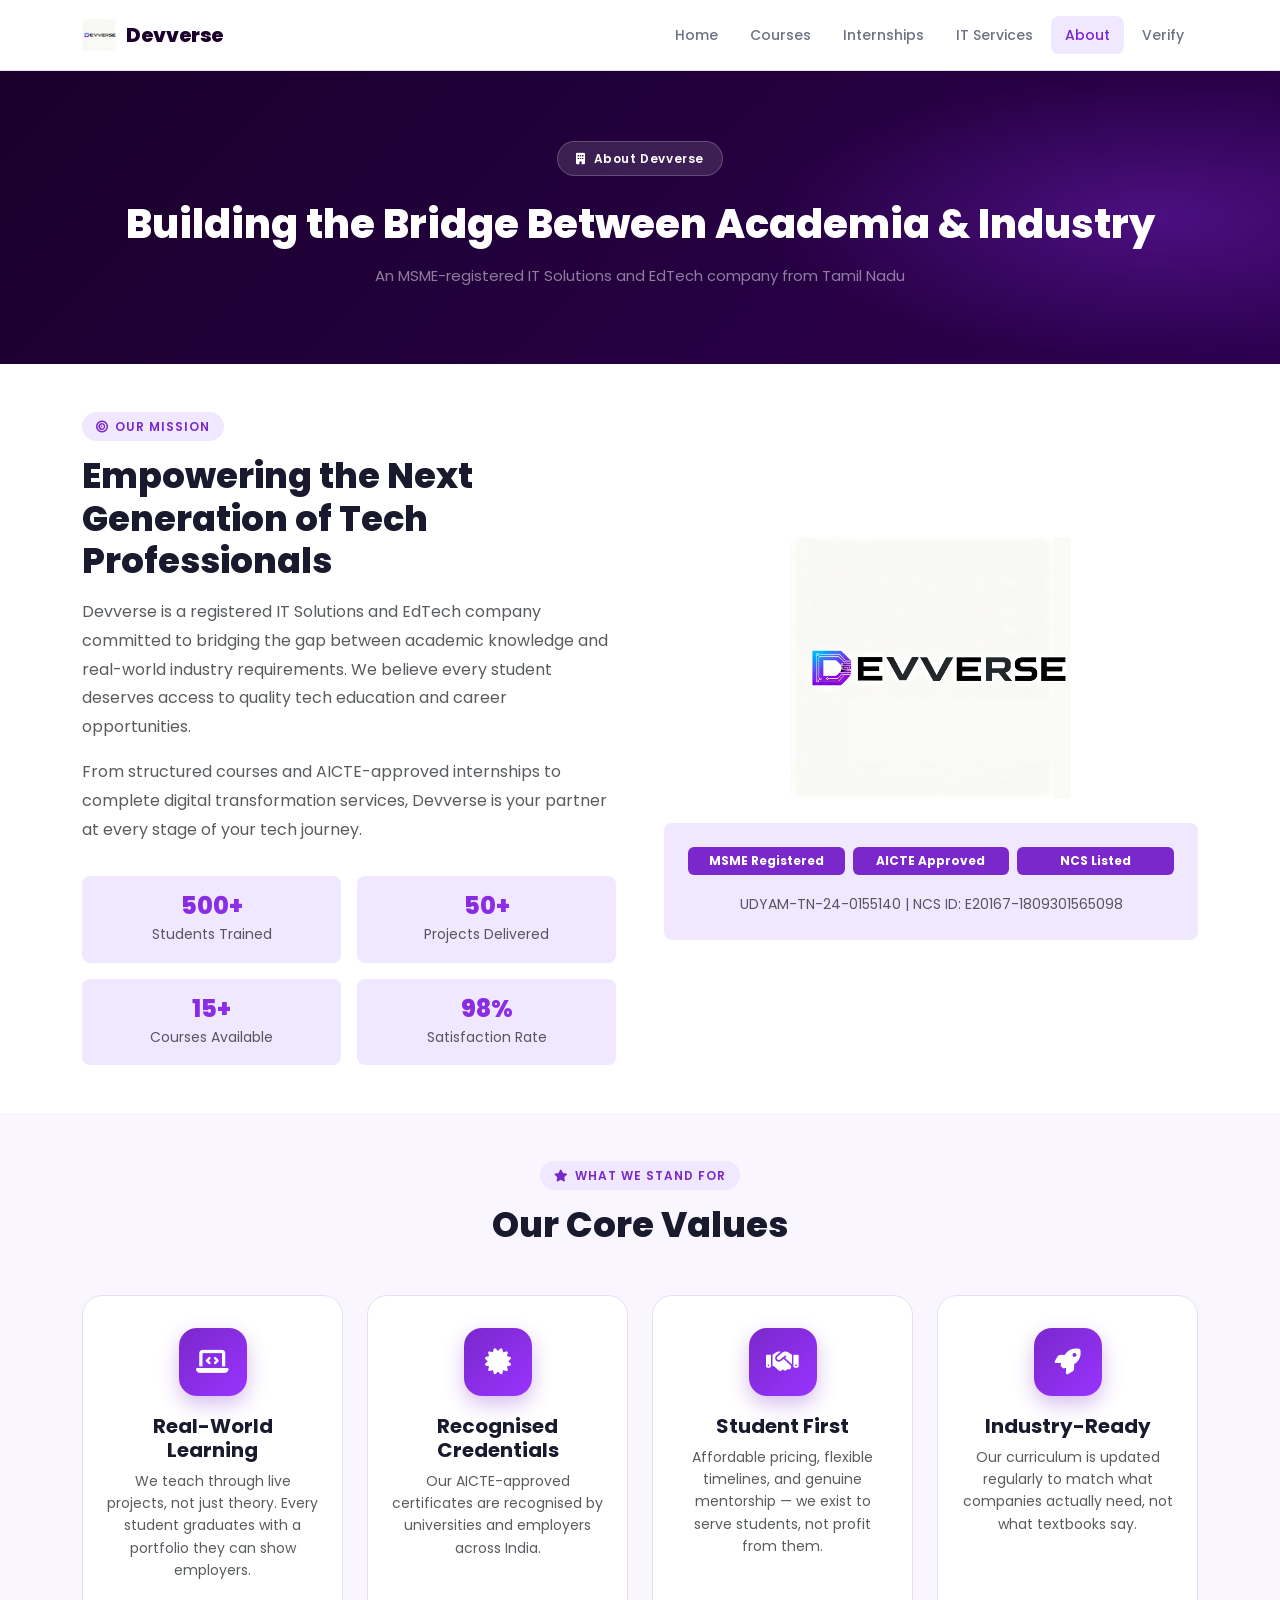
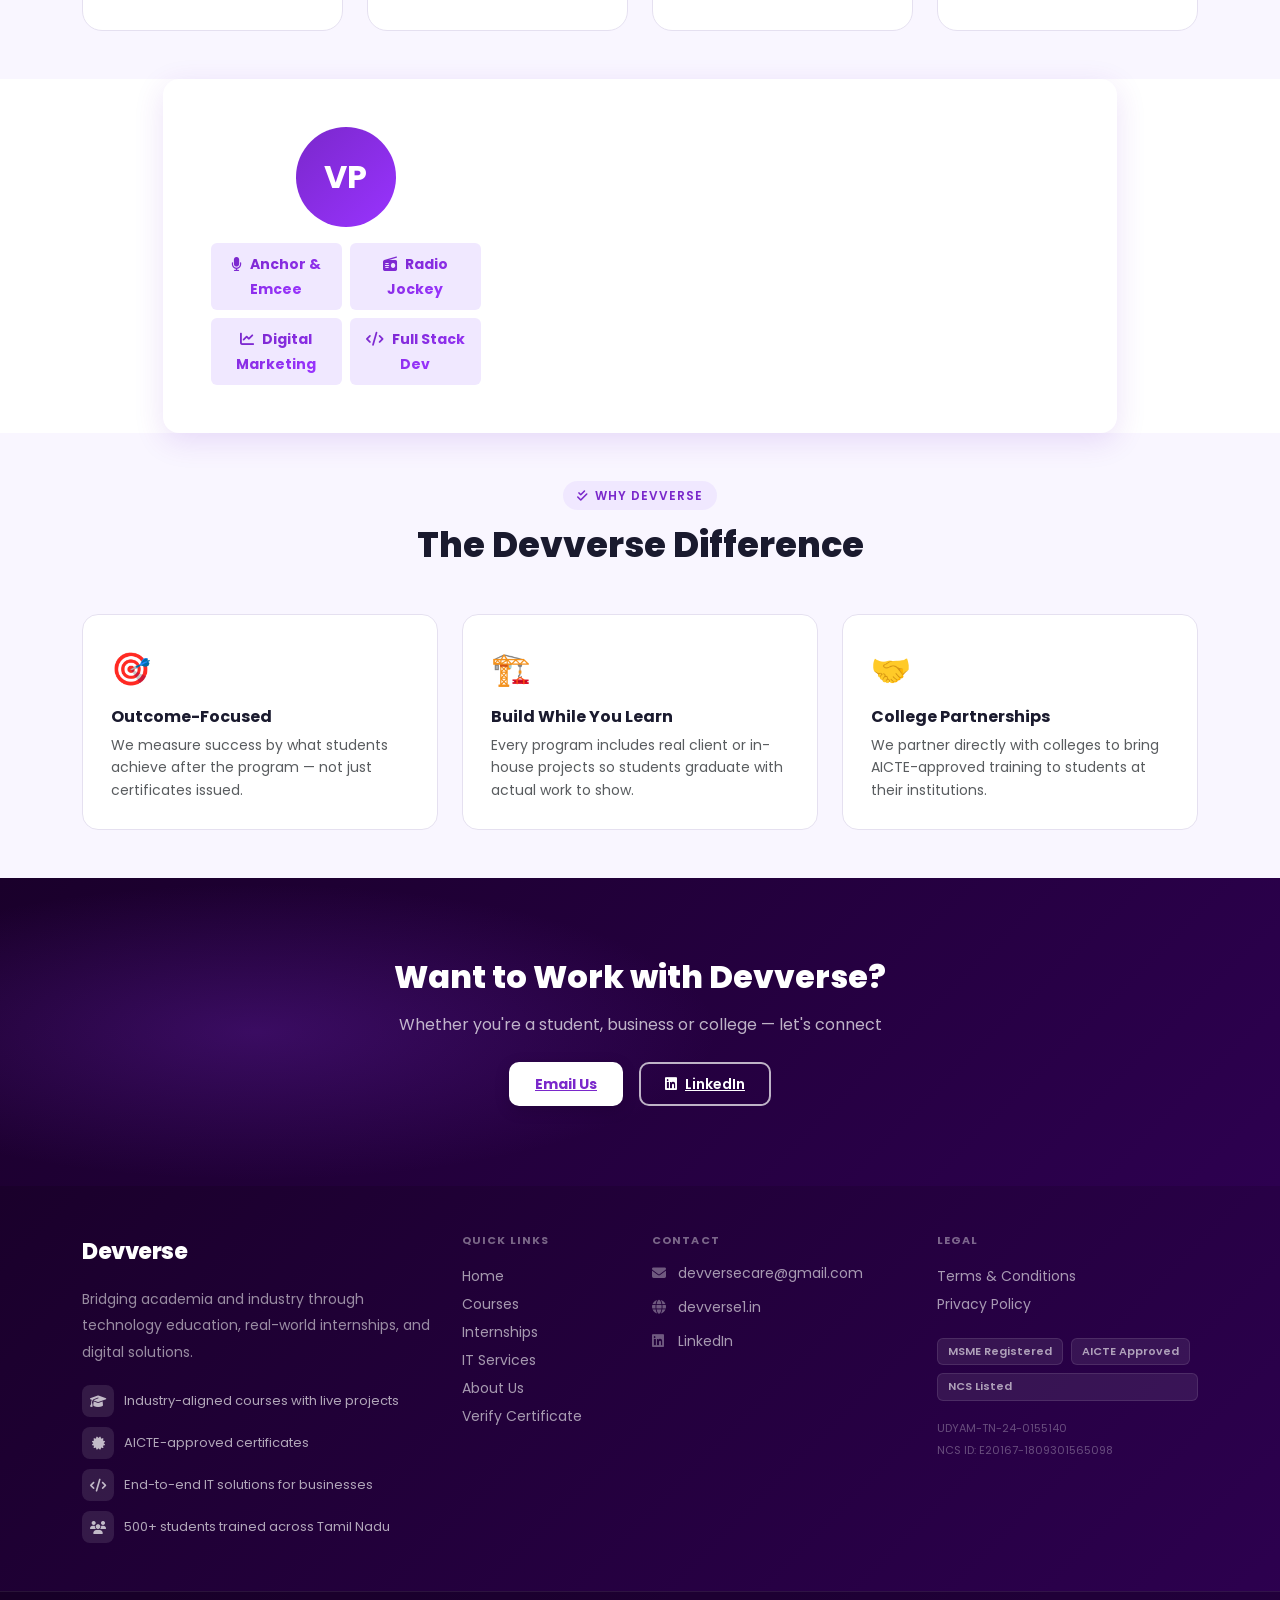
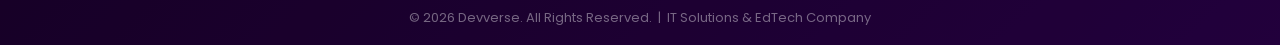
==== commit 0e7d0694: "Update about.html" ====
--- a/about.html
+++ b/about.html
@@ -97,33 +97,16 @@
 </section>
 
 <!-- Founder — no phone, no Instagram -->
-<section class="py-5">
-  <div class="container">
-    <div class="text-center mb-5">
-      <div class="section-label"><i class="fas fa-user-tie"></i> Leadership</div>
-      <h2 class="section-title">Meet the Founder</h2>
+
     </div>
     <div class="row justify-content-center">
       <div class="col-lg-9">
         <div class="p-5 rounded-4 bg-white" style="box-shadow:var(--shadow-md)">
           <div class="row align-items-center g-4">
             <div class="col-md-4 text-center">
-              <div style="width:100px;height:100px;border-radius:50%;background:var(--grad);display:flex;align-items:center;justify-content:center;font-family:Poppins,sans-serif;font-weight:700;font-size:32px;color:white;margin:0 auto 16px">VP</div>
-              <h4 style="font-weight:800">Vijey Prasanna</h4>
-              <p class="text-gradient fw-700 mb-3" style="font-weight:700">Founder &amp; CEO, Devverse</p>
-              <!-- LinkedIn + Portfolio only — no Instagram, no phone -->
-              <div class="d-flex gap-2 justify-content-center">
-                <a href="https://www.linkedin.com/in/vijey-prasanna-618b62305/" target="_blank" class="btn-outline-purple" style="padding:8px 14px;font-size:13px;text-decoration:none">
-                  <i class="fab fa-linkedin me-1"></i>LinkedIn
-                </a>
-                <a href="https://vijeypf.netlify.app" target="_blank" class="btn-outline-purple" style="padding:8px 14px;font-size:13px;text-decoration:none">
-                  <i class="fas fa-globe me-1"></i>Portfolio
-                </a>
-              </div>
-            </div>
+              <div style="width:100px;height:100px;border-radius:50%;background:var(--grad);display:flex;align-items:center;justify-content:center;font-family:Poppins,sans-serif;font-weight:700;font-size:32px;color:white;margin:0 auto 16px">VP</div
             <div class="col-md-8">
-              <p class="text-muted mb-3" style="line-height:1.8">Vijey Prasanna is an entrepreneur and multi-hyphenate creative — founder of Devverse, professional anchor &amp; emcee, radio jockey, and digital marketing specialist.</p>
-              <p class="text-muted mb-4" style="line-height:1.8">He built Devverse driven by a belief that students deserve better access to real-world tech skills and industry connections. Under his leadership, Devverse has trained 500+ students and delivered projects for clients across sectors.</p>
+             
               <div class="row g-2">
                 <div class="col-6"><div class="p-2 rounded-2" style="background:var(--purple-light)"><small class="fw-700 text-gradient" style="font-weight:700"><i class="fas fa-microphone me-2"></i>Anchor &amp; Emcee</small></div></div>
                 <div class="col-6"><div class="p-2 rounded-2" style="background:var(--purple-light)"><small class="fw-700 text-gradient" style="font-weight:700"><i class="fas fa-radio me-2"></i>Radio Jockey</small></div></div>
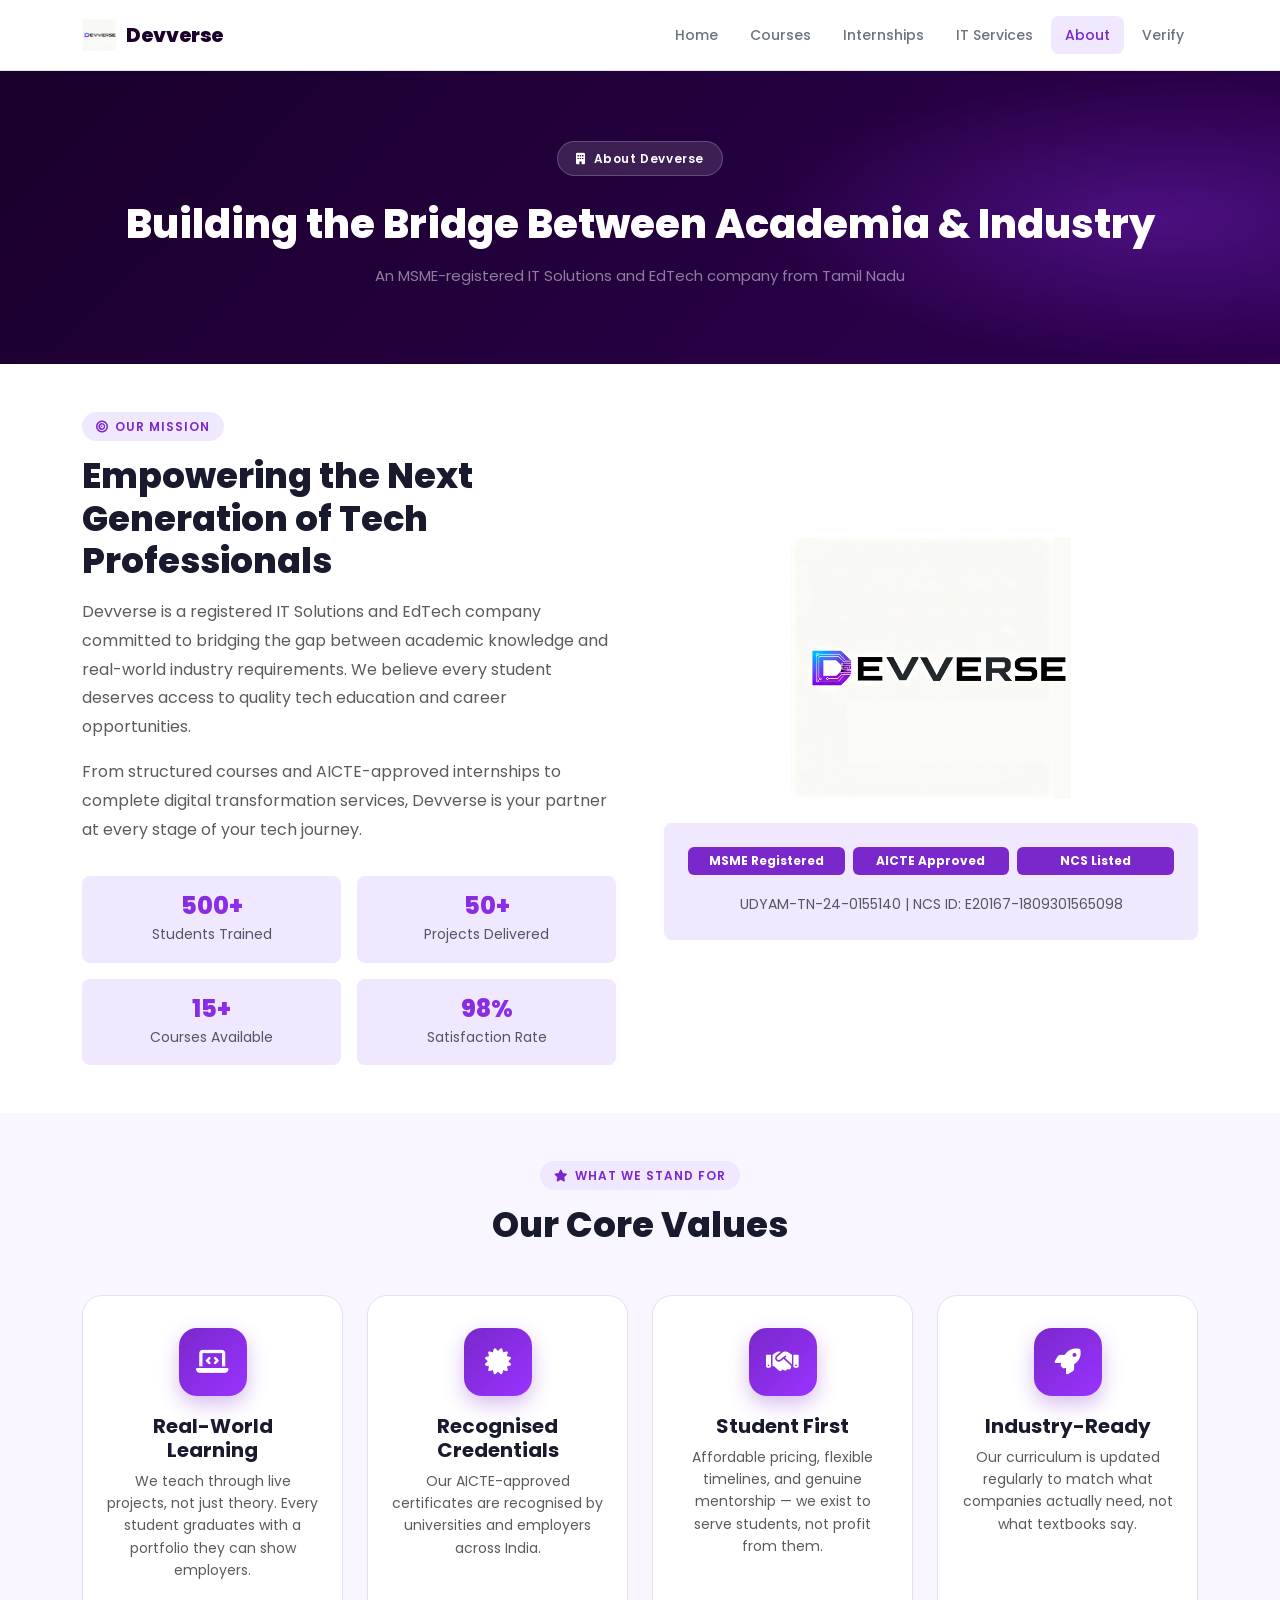
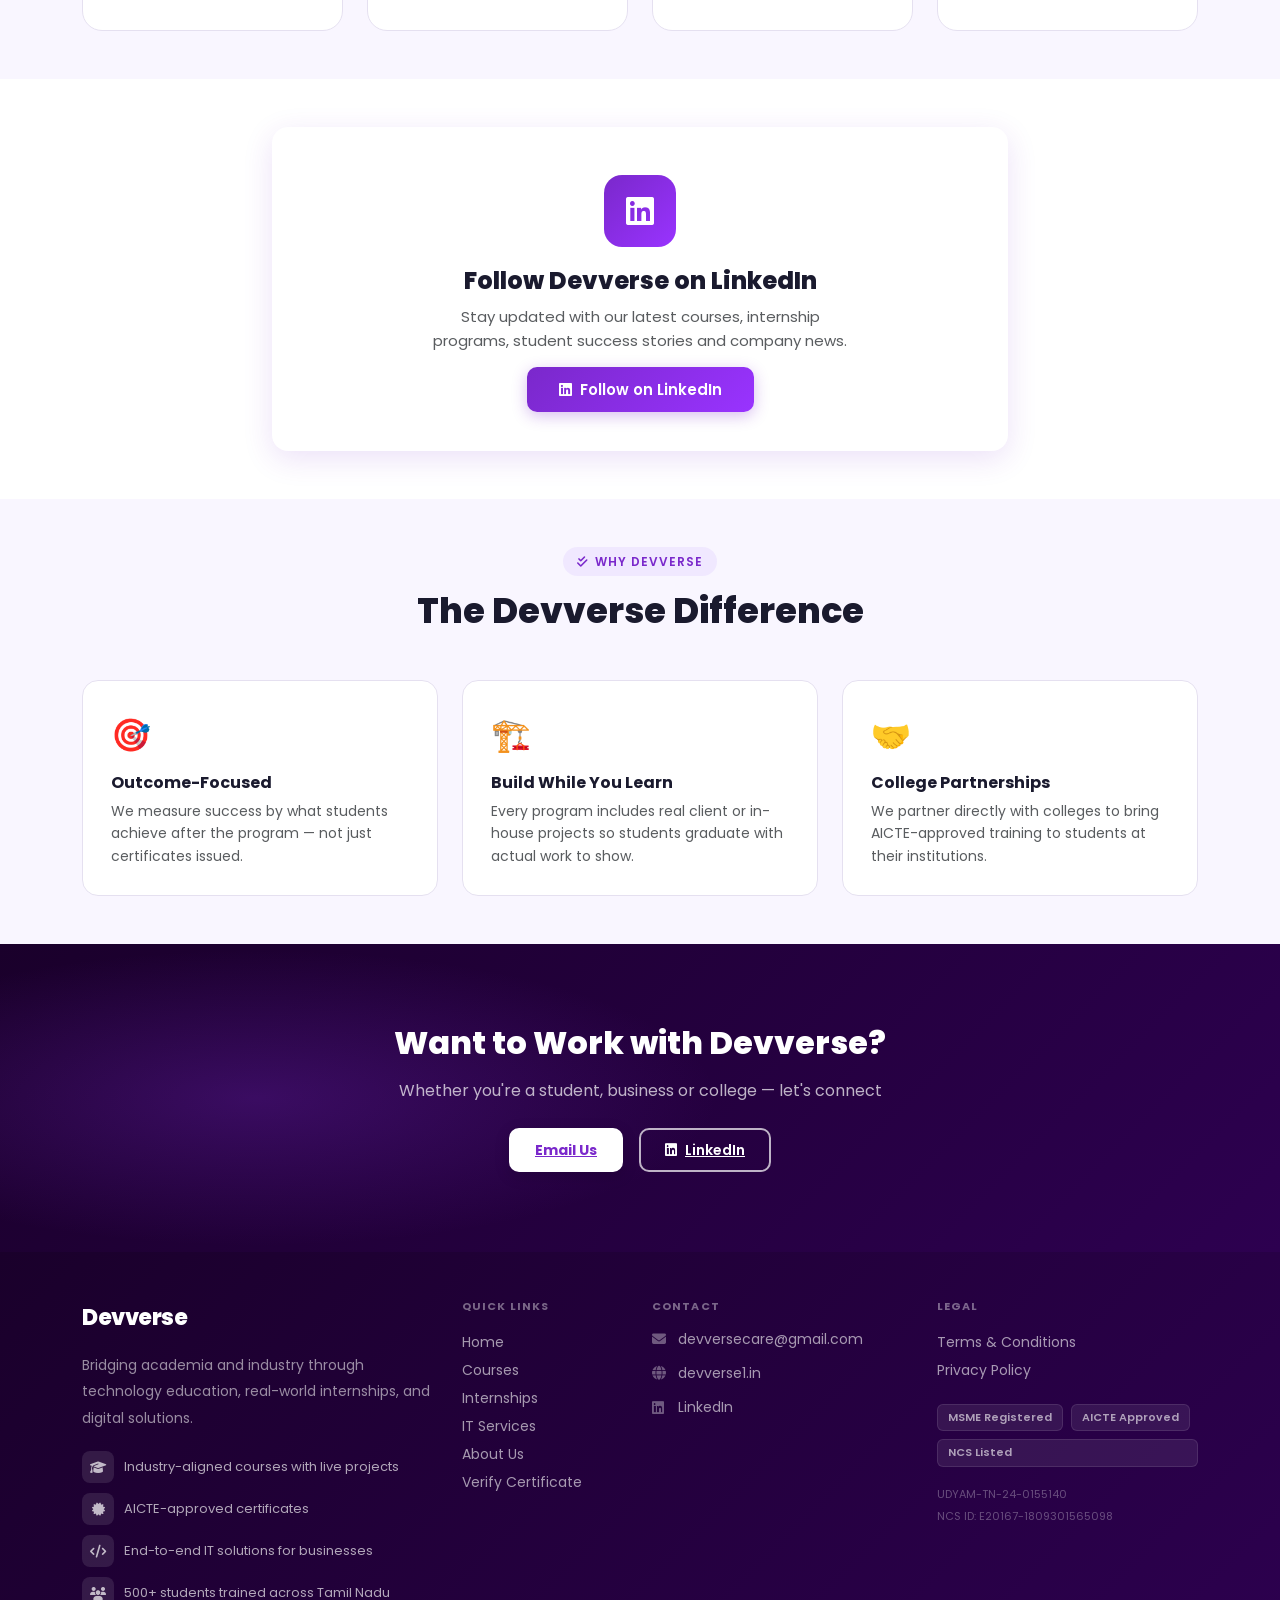
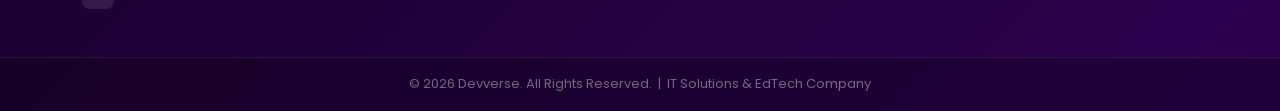
==== commit 95799ea3: "Update about.html" ====
--- a/about.html
+++ b/about.html
@@ -96,25 +96,20 @@
   </div>
 </section>
 
-<!-- Founder — no phone, no Instagram -->
-
-    </div>
+<!-- Company LinkedIn -->
+<section class="py-5">
+  <div class="container">
     <div class="row justify-content-center">
-      <div class="col-lg-9">
+      <div class="col-lg-8 text-center" data-aos="fade-up">
         <div class="p-5 rounded-4 bg-white" style="box-shadow:var(--shadow-md)">
-          <div class="row align-items-center g-4">
-            <div class="col-md-4 text-center">
-              <div style="width:100px;height:100px;border-radius:50%;background:var(--grad);display:flex;align-items:center;justify-content:center;font-family:Poppins,sans-serif;font-weight:700;font-size:32px;color:white;margin:0 auto 16px">VP</div
-            <div class="col-md-8">
-             
-              <div class="row g-2">
-                <div class="col-6"><div class="p-2 rounded-2" style="background:var(--purple-light)"><small class="fw-700 text-gradient" style="font-weight:700"><i class="fas fa-microphone me-2"></i>Anchor &amp; Emcee</small></div></div>
-                <div class="col-6"><div class="p-2 rounded-2" style="background:var(--purple-light)"><small class="fw-700 text-gradient" style="font-weight:700"><i class="fas fa-radio me-2"></i>Radio Jockey</small></div></div>
-                <div class="col-6"><div class="p-2 rounded-2" style="background:var(--purple-light)"><small class="fw-700 text-gradient" style="font-weight:700"><i class="fas fa-chart-line me-2"></i>Digital Marketing</small></div></div>
-                <div class="col-6"><div class="p-2 rounded-2" style="background:var(--purple-light)"><small class="fw-700 text-gradient" style="font-weight:700"><i class="fas fa-code me-2"></i>Full Stack Dev</small></div></div>
-              </div>
-            </div>
+          <div style="width:72px;height:72px;border-radius:18px;background:var(--grad);display:flex;align-items:center;justify-content:center;margin:0 auto 20px">
+            <i class="fab fa-linkedin" style="font-size:32px;color:white"></i>
           </div>
+          <h4 style="font-weight:800;margin-bottom:10px">Follow Devverse on LinkedIn</h4>
+          <p class="text-muted mb-4" style="font-size:15px;max-width:420px;margin:0 auto 24px">Stay updated with our latest courses, internship programs, student success stories and company news.</p>
+          <a href="https://www.linkedin.com/company/devverse1" target="_blank" class="btn-purple" style="font-size:15px;padding:12px 32px;text-decoration:none">
+            <i class="fab fa-linkedin me-2"></i>Follow on LinkedIn
+          </a>
         </div>
       </div>
     </div>
